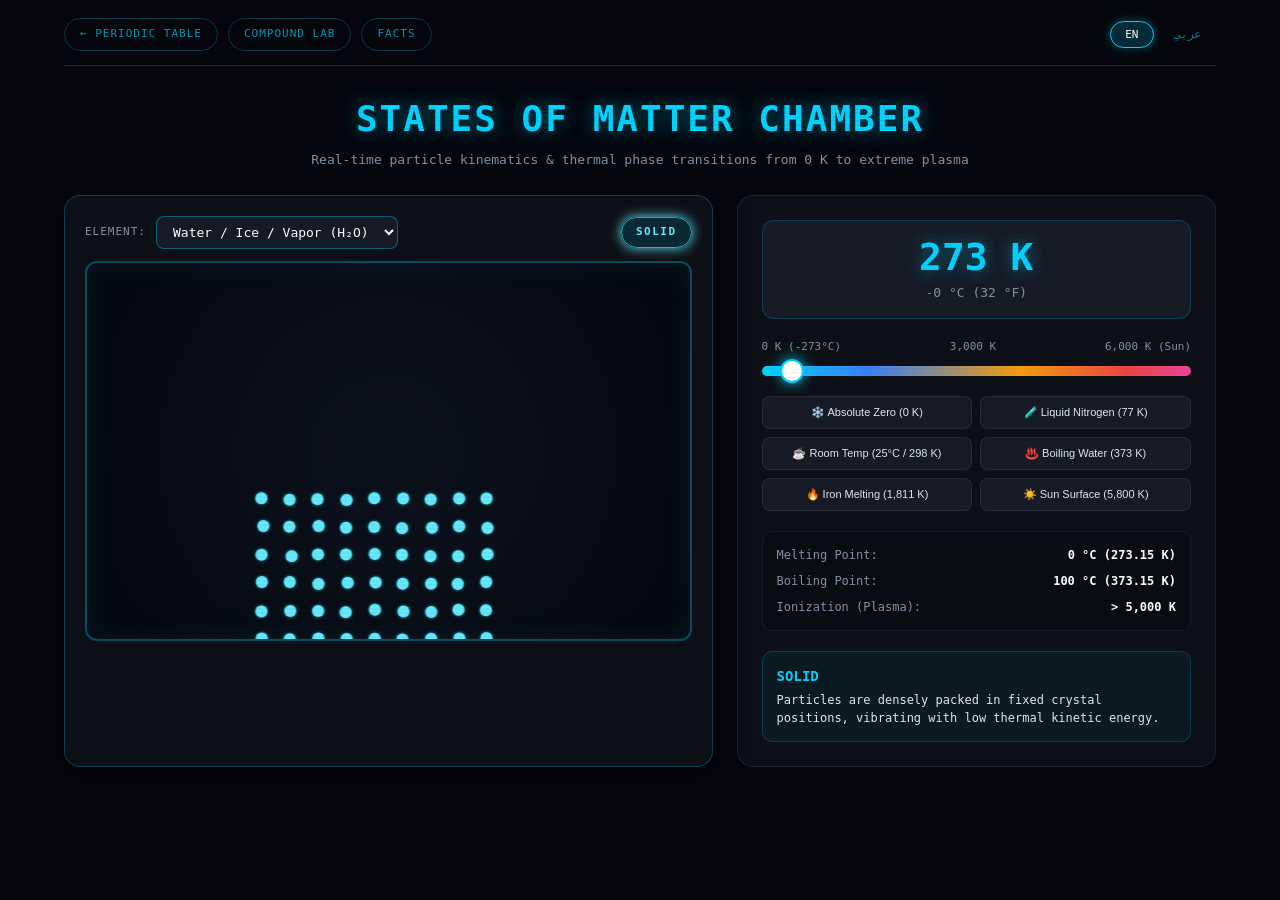
==== chamber.html @ eb24cfbb "Add files via upload" ====
<!DOCTYPE html>
<html lang="en">
<head>
  <meta charset="UTF-8">
  <meta name="viewport" content="width=device-width, initial-scale=1.0">
  <title>Periodic Table — States of Matter Chamber</title>
  <link href="https://fonts.googleapis.com/css2?family=Cairo:wght@400;600;700&display=swap" rel="stylesheet">
  <script src="translations.js"></script>
  <style>
    *, *::before, *::after { box-sizing: border-box; margin: 0; padding: 0; }

    :root {
      --bg: #05070c;
      --surface: #0d1117;
      --surface2: #161b26;
      --cyan: #00d4ff;
      --purple: #a855f7;
      --amber: #f59e0b;
      --red: #ef4444;
      --green: #4ade80;
      --text: #e2e8f0;
      --muted: #8492a6;
      --border: rgba(0, 212, 255, 0.2);
    }

    html, body {
      min-height: 100%;
      background: var(--bg);
      color: var(--text);
      font-family: monospace;
      font-size: 14px;
      line-height: 1.5;
      overflow-x: hidden;
    }

    /* Arabic Typography */
    html[lang="ar"] body,
    html[lang="ar"] button,
    html[lang="ar"] input,
    html[lang="ar"] select,
    html[lang="ar"] .phase-title,
    html[lang="ar"] .phase-desc,
    html[lang="ar"] .page-subtitle,
    html[lang="ar"] .preset-btn,
    html[lang="ar"] .nav-link {
      font-family: 'Cairo', sans-serif;
      font-weight: 600;
    }

    body::before {
      content: '';
      position: fixed; inset: 0;
      background: repeating-linear-gradient(0deg, transparent, transparent 2px, rgba(0,0,0,0.03) 2px, rgba(0,0,0,0.03) 4px);
      pointer-events: none;
      z-index: 9999;
    }

    .shell {
      max-width: 1200px;
      margin: 0 auto;
      padding: 18px 24px 60px;
      display: flex;
      flex-direction: column;
      gap: 20px;
    }

    /* Top Nav */
    .header-bar {
      display: flex;
      justify-content: space-between;
      align-items: center;
      padding-bottom: 14px;
      border-bottom: 1px solid var(--border);
    }
    .nav-links {
      display: flex;
      gap: 10px;
      flex-wrap: wrap;
    }
    .nav-link {
      text-decoration: none;
      color: rgba(0, 212, 255, 0.7);
      border: 1px solid rgba(0, 212, 255, 0.25);
      padding: 7px 15px;
      border-radius: 20px;
      font-size: 11px;
      letter-spacing: 1px;
      transition: all 0.2s ease;
    }
    .nav-link:hover {
      color: #fff;
      background: rgba(0, 212, 255, 0.15);
      border-color: var(--cyan);
      box-shadow: 0 0 12px rgba(0, 212, 255, 0.35);
    }
    .lang-toggle {
      display: flex;
      gap: 6px;
    }
    .lang-opt {
      background: transparent;
      border: 1px solid transparent;
      color: rgba(0, 212, 255, 0.6);
      font-family: monospace;
      font-size: 11px;
      padding: 6px 14px;
      border-radius: 16px;
      cursor: pointer;
      transition: all 0.2s;
    }
    .lang-opt:hover { color: var(--cyan); }
    .lang-opt.active {
      background: rgba(0, 212, 255, 0.18);
      color: #fff;
      border-color: var(--cyan);
      box-shadow: 0 0 10px rgba(0, 212, 255, 0.35);
    }

    /* Hero */
    .hero {
      text-align: center;
      padding: 6px 10px;
    }
    .page-title {
      font-size: clamp(22px, 3.8vw, 36px);
      color: var(--cyan);
      letter-spacing: 2px;
      text-shadow: 0 0 20px rgba(0, 212, 255, 0.5);
    }
    .page-subtitle {
      color: var(--muted);
      font-size: 13px;
      margin-top: 4px;
    }

    /* Main Simulator Grid */
    .sim-layout {
      display: grid;
      grid-template-columns: 1.15fr 0.85fr;
      gap: 24px;
      align-items: stretch;
    }

    @media (max-width: 900px) {
      .sim-layout { grid-template-columns: 1fr; }
    }

    /* Beaker Column */
    .beaker-card {
      background: var(--surface);
      border: 1px solid rgba(0, 212, 255, 0.25);
      border-radius: 16px;
      padding: 20px;
      display: flex;
      flex-direction: column;
      align-items: center;
      position: relative;
      box-shadow: 0 8px 32px rgba(0,0,0,0.5);
    }

    .beaker-header {
      width: 100%;
      display: flex;
      justify-content: space-between;
      align-items: center;
      margin-bottom: 12px;
    }
    .element-select-wrap {
      display: flex;
      align-items: center;
      gap: 10px;
    }
    .element-select-wrap label {
      color: var(--muted);
      font-size: 11px;
      letter-spacing: 1px;
    }
    .element-select {
      background: var(--surface2);
      border: 1px solid rgba(0, 212, 255, 0.4);
      color: #fff;
      padding: 7px 12px;
      border-radius: 8px;
      font-family: inherit;
      font-size: 13px;
      cursor: pointer;
      outline: none;
    }
    .element-select option {
      background: #0d1117;
      color: #fff;
    }

    .phase-badge {
      font-size: 11px;
      letter-spacing: 1.5px;
      font-weight: bold;
      padding: 6px 14px;
      border-radius: 20px;
      text-transform: uppercase;
      box-shadow: 0 0 12px currentColor;
      transition: all 0.3s;
    }
    .phase-solid { color: #67e8f9; background: rgba(6, 182, 212, 0.15); border: 1px solid #06b6d4; }
    .phase-liquid { color: #3b82f6; background: rgba(59, 130, 246, 0.15); border: 1px solid #3b82f6; }
    .phase-gas { color: #f59e0b; background: rgba(245, 158, 11, 0.15); border: 1px solid #f59e0b; }
    .phase-plasma { color: #ec4899; background: rgba(236, 72, 153, 0.2); border: 1px solid #ec4899; }

    /* Canvas Chamber */
    .chamber-container {
      width: 100%;
      height: 380px;
      background: radial-gradient(circle at 50% 50%, #0c121d 0%, #05080e 100%);
      border-radius: 12px;
      border: 2px solid rgba(0, 212, 255, 0.35);
      position: relative;
      overflow: hidden;
      box-shadow: inset 0 0 30px rgba(0, 212, 255, 0.08);
    }
    #chamber-canvas {
      width: 100%;
      height: 100%;
      display: block;
    }

    /* Burner Flame FX under beaker */
    .burner-glow {
      position: absolute;
      bottom: 0;
      left: 10%; right: 10%;
      height: 16px;
      background: radial-gradient(ellipse at 50% 100%, rgba(239, 68, 68, 0.6) 0%, rgba(245, 158, 11, 0.3) 50%, transparent 80%);
      opacity: 0;
      transition: opacity 0.4s;
      pointer-events: none;
    }

    /* Controls Column */
    .controls-card {
      background: var(--surface);
      border: 1px solid rgba(255, 255, 255, 0.08);
      border-radius: 16px;
      padding: 24px;
      display: flex;
      flex-direction: column;
      gap: 20px;
    }

    .temp-display-wrap {
      text-align: center;
      padding: 16px;
      background: var(--surface2);
      border-radius: 12px;
      border: 1px solid rgba(0, 212, 255, 0.2);
    }
    .temp-value {
      font-size: 38px;
      font-weight: 700;
      color: var(--cyan);
      text-shadow: 0 0 15px rgba(0, 212, 255, 0.5);
      line-height: 1.1;
    }
    .temp-secondary {
      font-size: 13px;
      color: var(--muted);
      margin-top: 4px;
    }

    /* Slider Container */
    .slider-wrap {
      display: flex;
      flex-direction: column;
      gap: 10px;
    }
    .slider-labels {
      display: flex;
      justify-content: space-between;
      font-size: 11px;
      color: var(--muted);
    }

    input[type=range].temp-slider {
      -webkit-appearance: none;
      width: 100%;
      height: 10px;
      border-radius: 5px;
      background: linear-gradient(90deg, #00d4ff 0%, #3b82f6 25%, #f59e0b 60%, #ef4444 85%, #ec4899 100%);
      outline: none;
      cursor: pointer;
    }
    input[type=range].temp-slider::-webkit-slider-thumb {
      -webkit-appearance: none;
      width: 24px;
      height: 24px;
      border-radius: 50%;
      background: #fff;
      border: 2px solid var(--cyan);
      box-shadow: 0 0 14px rgba(0, 212, 255, 0.9);
      cursor: grab;
      transition: transform 0.1s;
    }
    input[type=range].temp-slider::-webkit-slider-thumb:active {
      cursor: grabbing;
      transform: scale(1.2);
    }

    /* Quick Preset Buttons */
    .presets-grid {
      display: grid;
      grid-template-columns: repeat(2, 1fr);
      gap: 8px;
    }
    .preset-btn {
      background: var(--surface2);
      border: 1px solid rgba(255, 255, 255, 0.08);
      color: var(--text);
      padding: 9px 8px;
      border-radius: 8px;
      font-size: 11px;
      cursor: pointer;
      transition: all 0.2s;
      text-align: center;
    }
    .preset-btn:hover {
      background: rgba(0, 212, 255, 0.15);
      border-color: var(--cyan);
      color: #fff;
    }

    /* Element Thermal Specs */
    .specs-box {
      background: rgba(0, 0, 0, 0.25);
      border: 1px solid rgba(255, 255, 255, 0.06);
      border-radius: 10px;
      padding: 14px;
      display: flex;
      flex-direction: column;
      gap: 8px;
      font-size: 12px;
    }
    .spec-row {
      display: flex;
      justify-content: space-between;
    }
    .spec-label { color: var(--muted); }
    .spec-val { color: #fff; font-weight: 600; }

    /* Phase Explanation Box */
    .phase-info-box {
      background: rgba(0, 212, 255, 0.05);
      border: 1px solid rgba(0, 212, 255, 0.2);
      border-radius: 10px;
      padding: 14px;
    }
    .phase-title {
      font-size: 14px;
      font-weight: 700;
      color: var(--cyan);
      margin-bottom: 4px;
    }
    .phase-desc {
      font-size: 12px;
      color: var(--text);
      line-height: 1.5;
    }

    /* RTL Direction */
    html[lang="ar"] .shell { direction: rtl; }
    html[lang="ar"] .page-title { letter-spacing: 0; }
    html[lang="ar"] .phase-badge { letter-spacing: 0; }
  </style>
</head>
<body>

<div class="shell">
  <!-- Nav Bar -->
  <header class="header-bar">
    <div class="nav-links">
      <a href="index (1).html" class="nav-link" id="nav-table">← PERIODIC TABLE</a>
      <a href="compounds.html" class="nav-link" id="nav-compounds">COMPOUND LAB</a>
      <a href="facts.html" class="nav-link" id="nav-facts">FACTS</a>
    </div>
    <div class="lang-toggle">
      <button class="lang-opt active" data-lang="en">EN</button>
      <button class="lang-opt" data-lang="ar">عربي</button>
    </div>
  </header>

  <!-- Hero Header -->
  <section class="hero">
    <h1 class="page-title" id="page-title">STATES OF MATTER CHAMBER</h1>
    <p class="page-subtitle" id="page-subtitle">Real-time particle kinematics & thermal phase transitions from 0 K to extreme plasma</p>
  </section>

  <!-- Main Simulator Layout -->
  <div class="sim-layout">
    <!-- Left Column: The Interactive Beaker -->
    <div class="beaker-card">
      <div class="beaker-header">
        <div class="element-select-wrap">
          <label for="element-picker" id="label-choose">ELEMENT:</label>
          <select id="element-picker" class="element-select">
            <option value="H">Hydrogen (H)</option>
            <option value="He">Helium (He)</option>
            <option value="O">Oxygen (O)</option>
            <option value="N">Nitrogen (N)</option>
            <option value="H2O" selected>Water / Ice / Vapor (H₂O)</option>
            <option value="Hg">Mercury (Hg)</option>
            <option value="Ga">Gallium (Ga)</option>
            <option value="Fe">Iron (Fe)</option>
            <option value="Au">Gold (Au)</option>
            <option value="W">Tungsten (W)</option>
            <option value="Cs">Caesium (Cs)</option>
            <option value="Br">Bromine (Br)</option>
          </select>
        </div>
        <div id="phase-indicator" class="phase-badge phase-solid">SOLID</div>
      </div>

      <!-- Canvas Chamber containing bouncing and lattice atoms -->
      <div class="chamber-container">
        <canvas id="chamber-canvas"></canvas>
        <div class="burner-glow" id="burner-glow"></div>
      </div>
    </div>

    <!-- Right Column: Temperature Controls & Insights -->
    <div class="controls-card">
      <!-- Thermometer Readout -->
      <div class="temp-display-wrap">
        <div class="temp-value" id="temp-kelvin">273 K</div>
        <div class="temp-secondary" id="temp-celsius">0 °C (32 °F)</div>
      </div>

      <!-- Slider -->
      <div class="slider-wrap">
        <div class="slider-labels">
          <span>0 K (-273°C)</span>
          <span id="slider-mid-lbl">3,000 K</span>
          <span>6,000 K (Sun)</span>
        </div>
        <input type="range" id="temp-slider" class="temp-slider" min="0" max="6000" value="273" step="1">
      </div>

      <!-- Quick Preset Buttons -->
      <div class="presets-grid">
        <button class="preset-btn" data-temp="0" id="btn-abs-zero">❄️ Absolute Zero (0 K)</button>
        <button class="preset-btn" data-temp="77" id="btn-liq-n2">🧪 Liquid Nitrogen (77 K)</button>
        <button class="preset-btn" data-temp="298" id="btn-room-temp">☕ Room Temp (25°C / 298 K)</button>
        <button class="preset-btn" data-temp="373" id="btn-boiling">♨️ Boiling Water (373 K)</button>
        <button class="preset-btn" data-temp="1811" id="btn-iron-melt">🔥 Iron Melting (1,811 K)</button>
        <button class="preset-btn" data-temp="5800" id="btn-sun-surf">☀️ Sun Surface (5,800 K)</button>
      </div>

      <!-- Specs Box -->
      <div class="specs-box">
        <div class="spec-row">
          <span class="spec-label" id="lbl-mp">Melting Point:</span>
          <span class="spec-val" id="spec-mp">0 °C (273.15 K)</span>
        </div>
        <div class="spec-row">
          <span class="spec-label" id="lbl-bp">Boiling Point:</span>
          <span class="spec-val" id="spec-bp">100 °C (373.15 K)</span>
        </div>
        <div class="spec-row">
          <span class="spec-label" id="lbl-plasma">Ionization (Plasma):</span>
          <span class="spec-val" id="spec-plasma">&gt; 5,000 K</span>
        </div>
      </div>

      <!-- Dynamic Phase Description -->
      <div class="phase-info-box">
        <div class="phase-title" id="phase-title">SOLID LATTICE</div>
        <div class="phase-desc" id="phase-desc">Particles are locked in fixed crystalline positions, vibrating subtly with low thermal kinetic energy.</div>
      </div>
    </div>
  </div>
</div>

<script>
(function() {
  'use strict';

  // Elements & thermal properties (all temperatures in Kelvin)
  const SUBSTANCES = {
    H2O: { nameEn: 'Water (H₂O)', nameAr: 'الماء (H₂O)', mp: 273.15, bp: 373.15, color: '#38bdf8', atomSize: 6 },
    H:   { nameEn: 'Hydrogen (H)', nameAr: 'الهيدروجين (H)', mp: 14.01, bp: 20.28, color: '#e0f2fe', atomSize: 5 },
    He:  { nameEn: 'Helium (He)', nameAr: 'الهيليوم (He)', mp: 0.95, bp: 4.22, color: '#fbcfe8', atomSize: 5 },
    O:   { nameEn: 'Oxygen (O)', nameAr: 'الأكسجين (O)', mp: 54.36, bp: 90.20, color: '#60a5fa', atomSize: 6 },
    N:   { nameEn: 'Nitrogen (N)', nameAr: 'النيتروجين (N)', mp: 63.15, bp: 77.36, color: '#818cf8', atomSize: 6 },
    Hg:  { nameEn: 'Mercury (Hg)', nameAr: 'الزئبق (Hg)', mp: 234.32, bp: 629.88, color: '#cbd5e1', atomSize: 8 },
    Ga:  { nameEn: 'Gallium (Ga)', nameAr: 'الغاليوم (Ga)', mp: 302.91, bp: 2673, color: '#94a3b8', atomSize: 7 },
    Fe:  { nameEn: 'Iron (Fe)', nameAr: 'الحديد (Fe)', mp: 1811, bp: 3134, color: '#f97316', atomSize: 7 },
    Au:  { nameEn: 'Gold (Au)', nameAr: 'الذهب (Au)', mp: 1337.33, bp: 3243, color: '#fbbf24', atomSize: 8 },
    W:   { nameEn: 'Tungsten (W)', nameAr: 'التنغستن (W)', mp: 3695, bp: 6203, color: '#e2e8f0', atomSize: 8 },
    Cs:  { nameEn: 'Caesium (Cs)', nameAr: 'السيزيوم (Cs)', mp: 301.59, bp: 944, color: '#facc15', atomSize: 9 },
    Br:  { nameEn: 'Bromine (Br)', nameAr: 'البروم (Br)', mp: 265.8, bp: 332.0, color: '#ef4444', atomSize: 7 }
  };

  const I18N = {
    en: {
      pageTitle: "STATES OF MATTER CHAMBER",
      pageSubtitle: "Real-time particle kinematics & thermal phase transitions from 0 K to extreme plasma",
      navTable: "← PERIODIC TABLE",
      navCompounds: "COMPOUND LAB",
      navFacts: "FACTS",
      choose: "ELEMENT:",
      mp: "Melting Point:",
      bp: "Boiling Point:",
      plasmaLbl: "Ionization (Plasma):",
      solid: "SOLID",
      liquid: "LIQUID",
      gas: "GAS",
      plasma: "PLASMA",
      solidDesc: "Particles are densely packed in fixed crystal positions, vibrating with low thermal kinetic energy.",
      liquidDesc: "Particles have overcome the rigid lattice bonds and roll freely around each other, conforming to the container.",
      gasDesc: "High thermal energy breaks all intermolecular attractions. Particles zoom rapidly and bounce off the chamber walls.",
      plasmaDesc: "Extreme kinetic temperatures strip electrons from nuclei! Highly energized ionized ions glow with electric plasma fields."
    },
    ar: {
      pageTitle: "غرفة محاكاة حالات المادة",
      pageSubtitle: "حركة الجسيمات وتحولات الطور الحرارية لحظياً من الصفر المطلق إلى البلازما المتوهجة",
      navTable: "العودة للجدول ←",
      navCompounds: "مختبر المركبات",
      navFacts: "حقائق ومعلومات",
      choose: "العنصر:",
      mp: "نقطة الانصهار:",
      bp: "نقطة الغليان:",
      plasmaLbl: "التأين (البلازما):",
      solid: "صلب",
      liquid: "سائل",
      gas: "غاز",
      plasma: "بلازما",
      solidDesc: "الجسيمات متراصة بإحكام في شبكة بلورية ثابتة، وتهتز فقط بطاقة حركية منخفضة في أماكنها.",
      liquidDesc: "تغلبت الجسيمات على الروابط الصلبة الصلدة، لتتدفق وتنزلق بحرية حول بعضها متخذة شكل قاع الإناء.",
      gasDesc: "الطاقة الحرارية العالية كسرت كل قوى التجاذب. تتطاير الجسيمات بسرعة فائقة وترتد عن جدران الحاوية.",
      plasmaDesc: "درجات الحرارة الفائقة تجرد الذرات من إلكتروناتها! غاز متأين هائل الطاقة يتوهج بمجالات كهربائية نشطة."
    }
  };

  let currentLang = localStorage.getItem('ptLang') || 'en';
  let currentSubstanceKey = 'H2O';
  let currentTempK = 273; // Kelvin

  // Canvas Particle System
  const canvas = document.getElementById('chamber-canvas');
  const ctx = canvas.getContext('2d');
  let animationFrameId = null;

  const NUM_PARTICLES = 65;
  const particles = [];

  function initParticles() {
    particles.length = 0;
    const rect = canvas.getBoundingClientRect();
    const w = canvas.width = rect.width * (window.devicePixelRatio || 1);
    const h = canvas.height = rect.height * (window.devicePixelRatio || 1);

    // Initial lattice configuration
    const cols = 9;
    const spacing = 28;
    const startX = (w - (cols * spacing)) / 2;
    const startY = h - 140;

    for (let i = 0; i < NUM_PARTICLES; i++) {
      const col = i % cols;
      const row = Math.floor(i / cols);
      particles.push({
        origX: startX + col * spacing,
        origY: startY + row * spacing,
        x: startX + col * spacing,
        y: startY + row * spacing,
        vx: (Math.random() - 0.5) * 2,
        vy: (Math.random() - 0.5) * 2,
        spark: 0
      });
    }
  }

  function getPhase(substance, tempK) {
    if (tempK >= 4800) return 'plasma';
    if (tempK >= substance.bp) return 'gas';
    if (tempK >= substance.mp) return 'liquid';
    return 'solid';
  }

  function renderSimulation() {
    const w = canvas.width;
    const h = canvas.height;
    ctx.clearRect(0, 0, w, h);

    const sub = SUBSTANCES[currentSubstanceKey];
    const phase = getPhase(sub, currentTempK);
    const atomRadius = (sub.atomSize || 6) * (window.devicePixelRatio || 1);

    // Speed multiplier based on temperature
    const tempRatio = Math.max(0.01, currentTempK / 600);

    for (let i = 0; i < particles.length; i++) {
      const p = particles[i];

      if (phase === 'solid') {
        // Vibrating tightly around crystal lattice origin
        const jitter = (currentTempK / Math.max(1, sub.mp)) * 2.5;
        p.x = p.origX + (Math.random() - 0.5) * jitter;
        p.y = p.origY + (Math.random() - 0.5) * jitter;
      } 
      else if (phase === 'liquid') {
        // Fluid cluster at the bottom half of the chamber
        p.vx += (Math.random() - 0.5) * 0.6;
        p.vy += 0.25; // gravity pull to bottom
        p.vx *= 0.95;
        p.vy *= 0.95;

        p.x += p.vx * (1 + tempRatio * 0.5);
        p.y += p.vy * (1 + tempRatio * 0.5);

        // Keep in bottom half
        const topBound = h * 0.45;
        if (p.y > h - atomRadius - 10) { p.y = h - atomRadius - 10; p.vy = -p.vy * 0.4; }
        if (p.y < topBound) { p.y = topBound; p.vy += 0.5; }
        if (p.x < atomRadius + 15) { p.x = atomRadius + 15; p.vx = -p.vx * 0.6; }
        if (p.x > w - atomRadius - 15) { p.x = w - atomRadius - 15; p.vx = -p.vx * 0.6; }
      } 
      else if (phase === 'gas') {
        // Full chamber bouncing
        const gasSpeed = Math.min(10, 1.5 + (currentTempK - sub.bp) * 0.003);
        p.x += p.vx * gasSpeed;
        p.y += p.vy * gasSpeed;

        if (p.x <= atomRadius + 10 || p.x >= w - atomRadius - 10) p.vx = -p.vx;
        if (p.y <= atomRadius + 10 || p.y >= h - atomRadius - 10) p.vy = -p.vy;
      } 
      else if (phase === 'plasma') {
        // Extreme kinetic violent velocity with electrical sparks
        const plasmaSpeed = 12 + Math.random() * 5;
        p.x += p.vx * plasmaSpeed;
        p.y += p.vy * plasmaSpeed;

        if (p.x <= atomRadius + 10 || p.x >= w - atomRadius - 10) p.vx = -p.vx;
        if (p.y <= atomRadius + 10 || p.y >= h - atomRadius - 10) p.vy = -p.vy;

        // Ionization spark trail
        if (Math.random() < 0.15) {
          ctx.strokeStyle = '#ec4899';
          ctx.lineWidth = 1.5;
          ctx.beginPath();
          ctx.moveTo(p.x, p.y);
          ctx.lineTo(p.x + (Math.random() - 0.5) * 30, p.y + (Math.random() - 0.5) * 30);
          ctx.stroke();
        }
      }

      // Draw the atom
      ctx.beginPath();
      ctx.arc(p.x, p.y, atomRadius, 0, Math.PI * 2);

      if (phase === 'plasma') {
        ctx.fillStyle = '#f43f5e';
        ctx.shadowColor = '#ec4899';
        ctx.shadowBlur = 15;
      } else if (phase === 'gas') {
        ctx.fillStyle = '#f59e0b';
        ctx.shadowColor = '#f59e0b';
        ctx.shadowBlur = 8;
      } else if (phase === 'liquid') {
        ctx.fillStyle = sub.color;
        ctx.shadowColor = sub.color;
        ctx.shadowBlur = 6;
      } else {
        // Solid
        ctx.fillStyle = '#67e8f9';
        ctx.shadowColor = '#06b6d4';
        ctx.shadowBlur = 3;
      }

      ctx.fill();
    }
    ctx.shadowBlur = 0; // reset

    animationFrameId = requestAnimationFrame(renderSimulation);
  }

  function updateUI() {
    const sub = SUBSTANCES[currentSubstanceKey];
    const phase = getPhase(sub, currentTempK);
    const t = I18N[currentLang];

    // Language applied to texts
    document.documentElement.lang = currentLang;
    document.documentElement.dir = currentLang === 'ar' ? 'rtl' : 'ltr';

    document.getElementById('nav-table').textContent = t.navTable;
    document.getElementById('nav-compounds').textContent = t.navCompounds;
    document.getElementById('nav-facts').textContent = t.navFacts;
    document.getElementById('page-title').textContent = t.pageTitle;
    document.getElementById('page-subtitle').textContent = t.pageSubtitle;
    document.getElementById('label-choose').textContent = t.choose;
    document.getElementById('lbl-mp').textContent = t.mp;
    document.getElementById('lbl-bp').textContent = t.bp;
    document.getElementById('lbl-plasma').textContent = t.plasmaLbl;

    // Temperature text
    const cVal = Math.round(currentTempK - 273.15);
    const fVal = Math.round((cVal * 9/5) + 32);
    document.getElementById('temp-kelvin').textContent = currentTempK.toLocaleString() + ' K';
    document.getElementById('temp-celsius').textContent = `${cVal.toLocaleString()} °C (${fVal.toLocaleString()} °F)`;

    // Specs readout
    const mpC = Math.round(sub.mp - 273.15);
    const bpC = Math.round(sub.bp - 273.15);
    document.getElementById('spec-mp').textContent = `${mpC.toLocaleString()} °C (${sub.mp} K)`;
    document.getElementById('spec-bp').textContent = `${bpC.toLocaleString()} °C (${sub.bp} K)`;

    // Phase Badge & Descriptions
    const badge = document.getElementById('phase-indicator');
    badge.className = 'phase-badge phase-' + phase;
    badge.textContent = t[phase];

    document.getElementById('phase-title').textContent = t[phase].toUpperCase();
    document.getElementById('phase-desc').textContent = t[phase + 'Desc'];

    // Burner flame glow fx
    const burner = document.getElementById('burner-glow');
    burner.style.opacity = currentTempK > 350 ? Math.min(1, (currentTempK - 300) / 1000) : '0';

    // Highlight active lang btn
    document.querySelectorAll('.lang-opt').forEach(b => {
      b.classList.toggle('active', b.dataset.lang === currentLang);
    });
  }

  // Events
  const slider = document.getElementById('temp-slider');
  slider.addEventListener('input', (e) => {
    currentTempK = parseInt(e.target.value, 10);
    updateUI();
  });

  document.querySelectorAll('.preset-btn').forEach(btn => {
    btn.addEventListener('click', () => {
      currentTempK = parseInt(btn.dataset.temp, 10);
      slider.value = currentTempK;
      updateUI();
    });
  });

  const picker = document.getElementById('element-picker');
  picker.addEventListener('change', (e) => {
    currentSubstanceKey = e.target.value;
    updateUI();
  });

  // Language buttons
  document.querySelectorAll('.lang-opt').forEach(btn => {
    btn.addEventListener('click', () => {
      currentLang = btn.dataset.lang;
      localStorage.setItem('ptLang', currentLang);
      updateUI();
    });
  });

  // Window resize handle
  window.addEventListener('resize', () => {
    initParticles();
  });

  // Boot
  initParticles();
  updateUI();
  renderSimulation();
})();
</script>
</body>
</html>
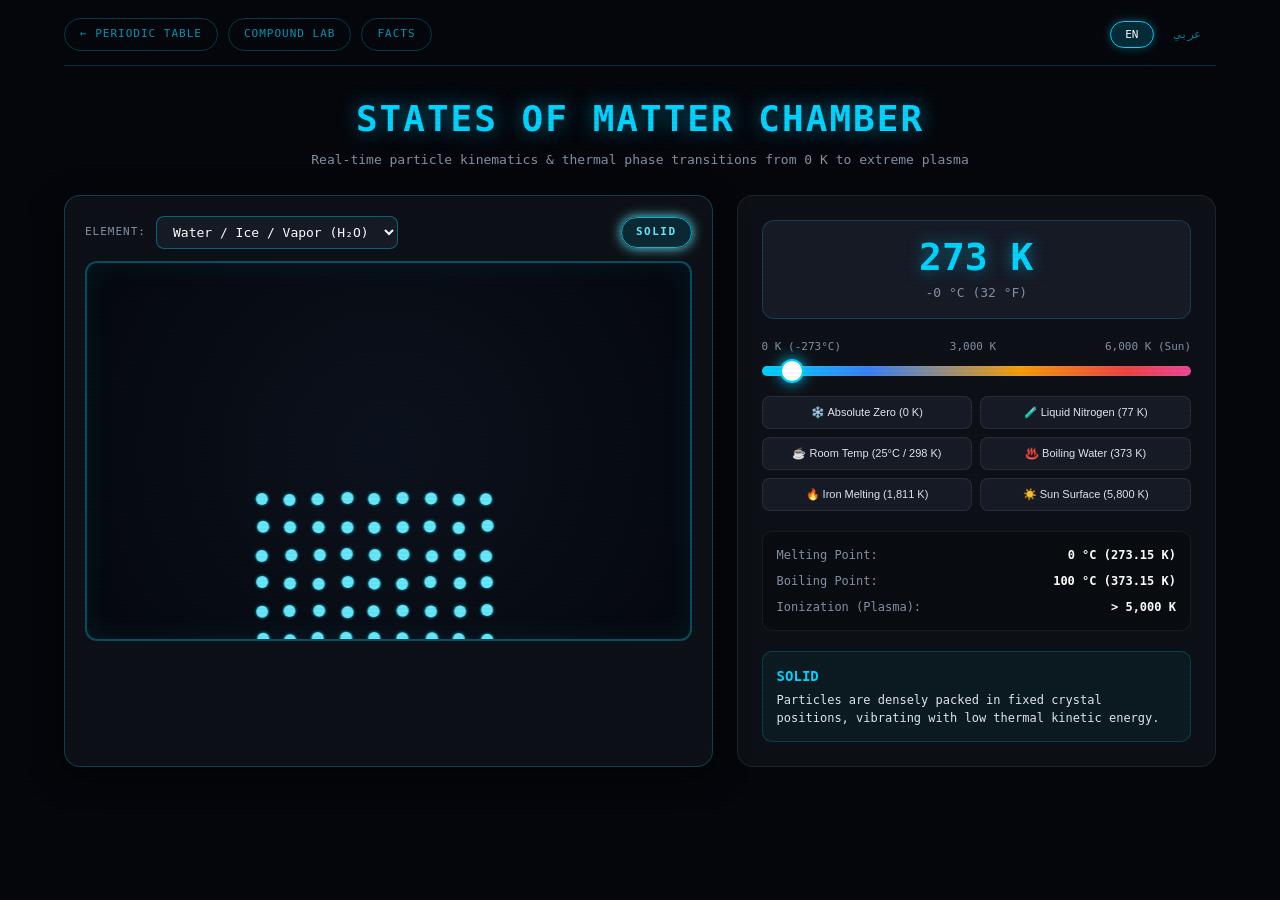
==== commit 4de47411: "Update chamber.html" ====
--- a/chamber.html
+++ b/chamber.html
@@ -376,7 +376,7 @@
   <!-- Nav Bar -->
   <header class="header-bar">
     <div class="nav-links">
-      <a href="index (1).html" class="nav-link" id="nav-table">← PERIODIC TABLE</a>
+      <a href="index.html" class="nav-link" id="nav-table">← PERIODIC TABLE</a>
       <a href="compounds.html" class="nav-link" id="nav-compounds">COMPOUND LAB</a>
       <a href="facts.html" class="nav-link" id="nav-facts">FACTS</a>
     </div>
